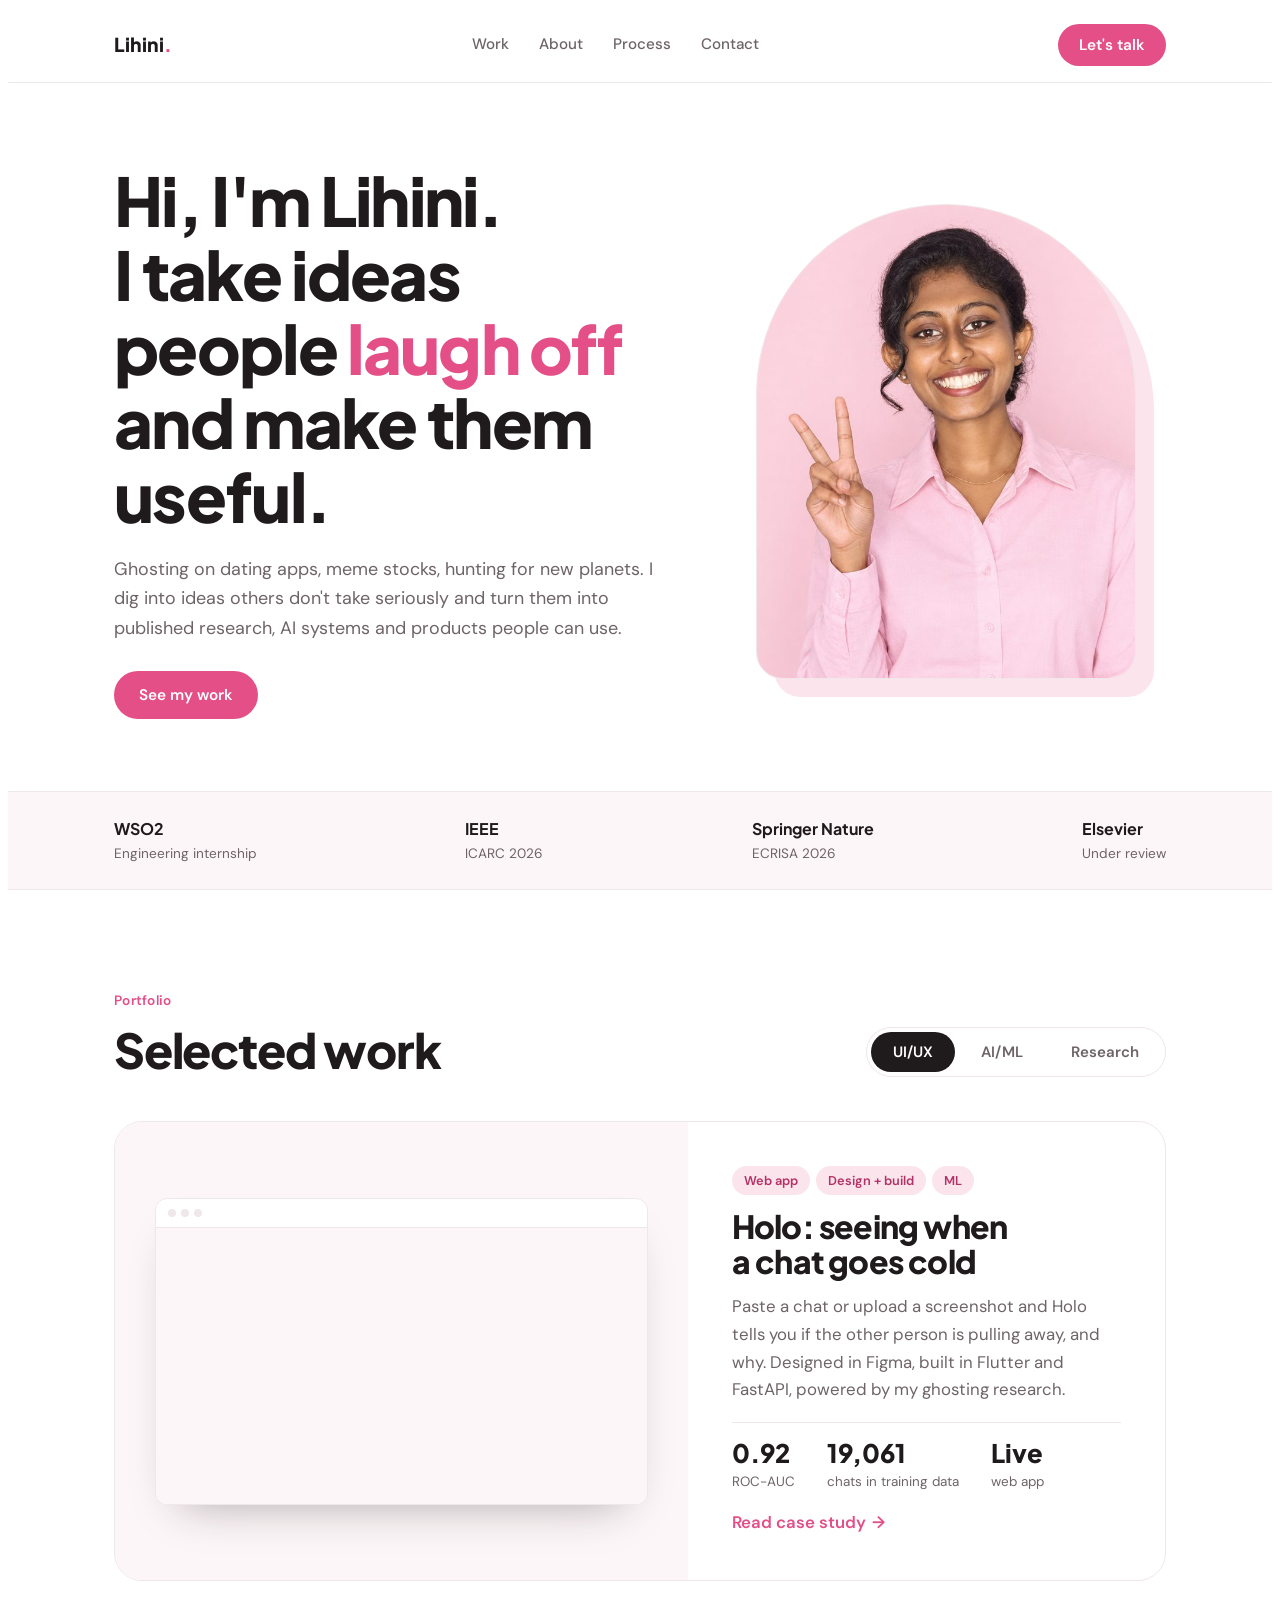
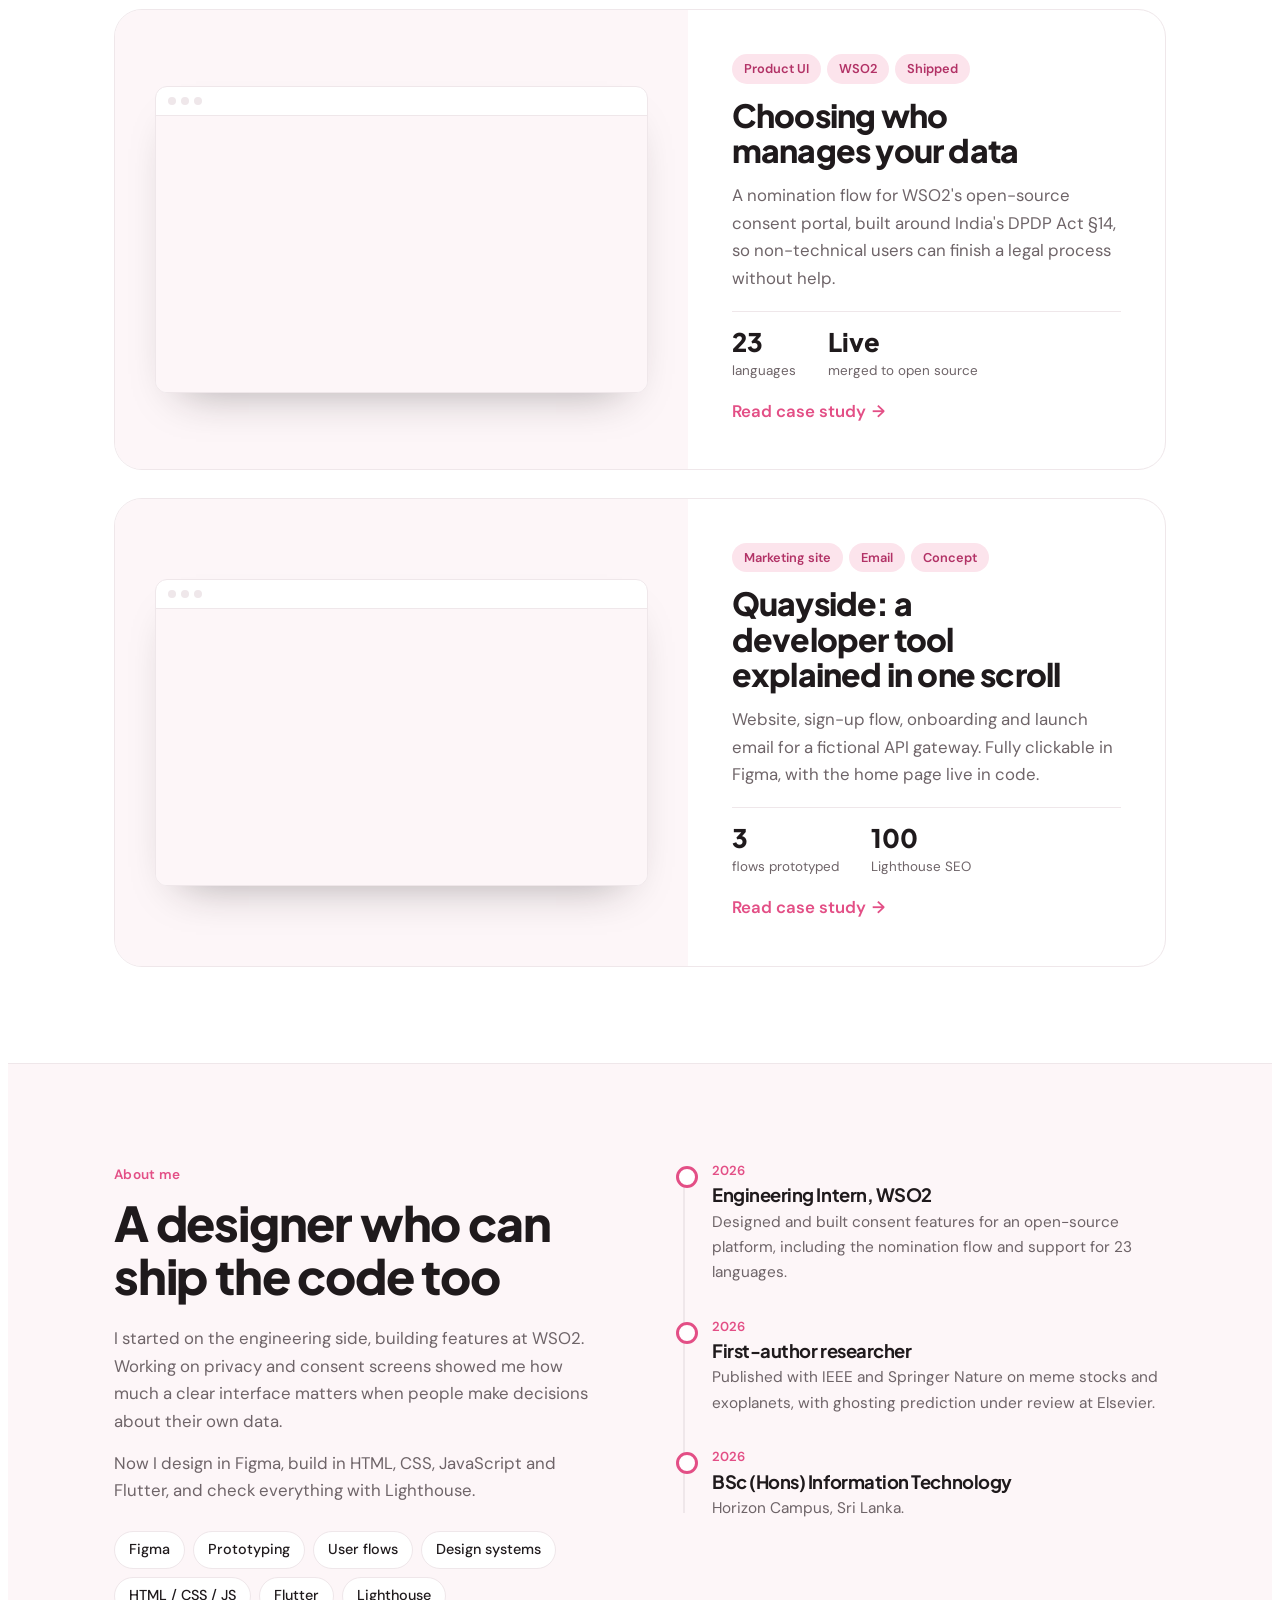
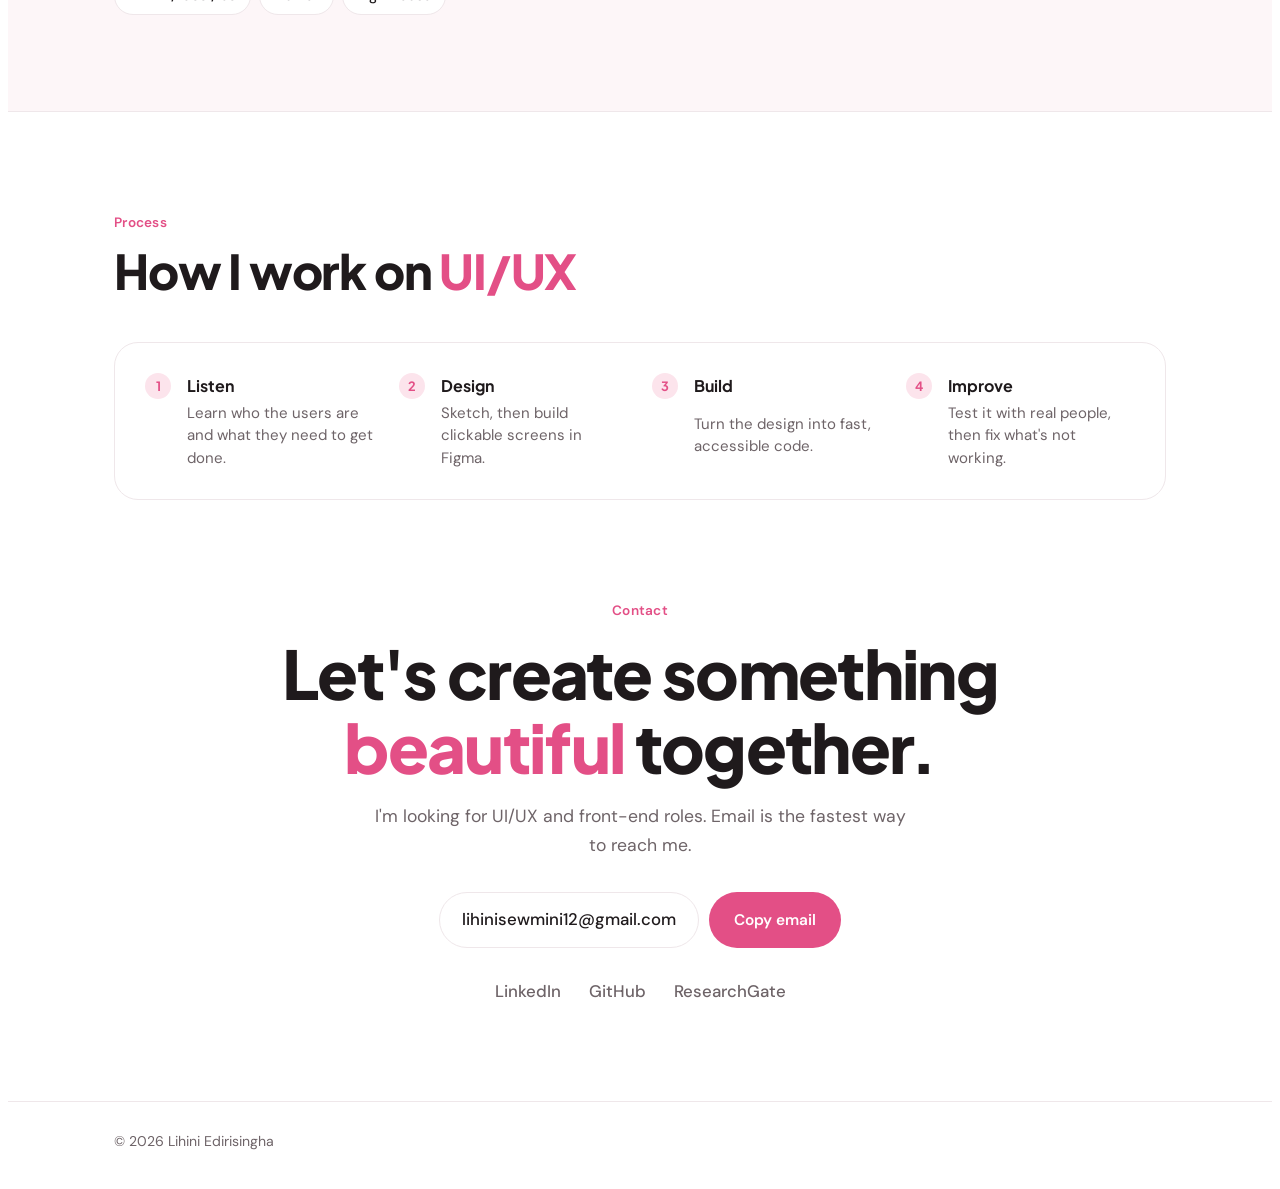
==== index.html @ 540a5ef2 "Add portfolio site" ====
<!doctype html>
<html lang="en">
<head>
<meta charset="utf-8">
<meta name="viewport" content="width=device-width, initial-scale=1">
<title>Lihini Edirisingha | UI/UX, AI/ML and Research</title>
<meta name="description" content="Lihini Edirisingha takes ideas people laugh off and makes them useful, across UI/UX design, AI/ML and published research.">
<meta property="og:title" content="Lihini Edirisingha | UI/UX, AI/ML and Research">
<meta property="og:description" content="Portfolio of Lihini Edirisingha: UI/UX design, AI/ML projects and published research.">
<meta property="og:image" content="images/photo.jpg">
<script type="application/ld+json">
{"@context":"https://schema.org","@type":"Person","name":"Lihini Edirisingha","jobTitle":"UI/UX Designer","address":{"@type":"PostalAddress","addressLocality":"Colombo","addressCountry":"LK"},"sameAs":["https://www.linkedin.com/in/lihini-edirisingha-a54799202","https://github.com/Lihini0202","https://www.researchgate.net/profile/Lihini-Edirisingha-4"]}
</script>

<link rel="preconnect" href="https://fonts.googleapis.com">
<link rel="preconnect" href="https://fonts.gstatic.com" crossorigin>
<link href="https://fonts.googleapis.com/css2?family=Plus+Jakarta+Sans:wght@500;600;700;800&family=DM+Sans:opsz,wght@9..40,400;9..40,500;9..40,600&display=swap" rel="stylesheet">
<style>
  /* Layout: clean white page, pink used only as an accent; hero with photo, tabbed work, about with timeline. Light theme only, by request. */
  :root {
    color-scheme: light;
    --bg: #FFFFFF;
    --soft: #FDF6F8;
    --pink: #E34F86;
    --pink-light: #FCE4EC;
    --ink: #1F1A1C;
    --muted: #6E6468;
    --line: #EFE7EA;
    --font-display: "Plus Jakarta Sans", "Helvetica Neue", Arial, sans-serif;
    --font-body: "DM Sans", "Helvetica Neue", Arial, sans-serif;
    --wrap: 1100px;
  }
  * { box-sizing: border-box; }
  [hidden] { display: none !important; }
  body { background: var(--bg); color: var(--ink); font-family: var(--font-body); font-size: 1.05rem; line-height: 1.65; -webkit-font-smoothing: antialiased; }
  .wrap { max-width: var(--wrap); margin: 0 auto; padding-inline: 24px; }
  h1, h2, h3 { font-family: var(--font-display); letter-spacing: -0.025em; line-height: 1.1; margin: 0; text-wrap: balance; }
  p { margin: 0; }
  a { color: inherit; }
  :focus-visible { outline: 3px solid var(--pink); outline-offset: 3px; border-radius: 8px; }
  .kicker { display: inline-flex; align-items: center; gap: 8px; font-size: .85rem; font-weight: 600; color: var(--pink); letter-spacing: .02em; }

  .btn { display: inline-flex; align-items: center; gap: 8px; padding: 13px 24px; border-radius: 999px; font: 600 .96rem var(--font-body); text-decoration: none; border: 1.5px solid transparent; cursor: pointer; transition: background .2s, color .2s, border-color .2s; }
  .btn-pink { background: var(--pink); color: #fff; }
  .btn-pink:hover { background: #C93A70; }
  .btn-line { border-color: var(--line); color: var(--ink); background: #fff; }
  .btn-line:hover { border-color: var(--ink); }

  /* Nav */
  .nav { position: sticky; top: env(safe-area-inset-top, 0px); z-index: 20; background: rgba(255,255,255,.9); backdrop-filter: blur(12px); -webkit-backdrop-filter: blur(12px); border-bottom: 1px solid var(--line); }
  .nav .wrap { display: flex; align-items: center; justify-content: space-between; gap: 16px; padding-block: 16px; }
  .logo { font-family: var(--font-display); font-weight: 800; font-size: 1.2rem; text-decoration: none; }
  .logo span { color: var(--pink); }
  .nav ul { display: flex; gap: 30px; list-style: none; margin: 0; padding: 0; font-size: .95rem; font-weight: 500; }
  .nav ul a { text-decoration: none; color: var(--muted); }
  .nav ul a:hover { color: var(--ink); }
  .nav .btn { padding: 10px 20px; }

  /* Hero */
  .hero { padding-block: 80px 72px; }
  .hero .wrap { display: grid; grid-template-columns: 1.25fr 1fr; gap: 64px; align-items: center; }
  .hero-text { min-width: 0; display: grid; gap: 22px; }
  .hero h1 { font-size: clamp(2.5rem, 5.6vw, 4.2rem); font-weight: 800; }
  .hero h1 span { color: var(--pink); }
  .story { color: var(--muted); font-size: 1.12rem; max-width: 46ch; }
  .hero .intro { color: var(--muted); font-size: 1.15rem; max-width: 46ch; }
  .actions { display: flex; flex-wrap: wrap; gap: 12px; margin-top: 6px; }
  .avail { display: inline-flex; align-items: center; gap: 10px; font-size: .9rem; color: var(--muted); }
  .avail i { width: 8px; height: 8px; border-radius: 50%; background: #2DB37A; box-shadow: 0 0 0 4px #DDF4EA; }

  .photo-wrap { position: relative; justify-self: center; width: 100%; max-width: 380px; }
  .photo-wrap::before { content: ""; position: absolute; inset: 18px -18px -18px 18px; border-radius: 200px 200px 28px 28px; background: var(--pink-light); }
  .photo { position: relative; aspect-ratio: 4 / 5; max-width: 100%; border-radius: 200px 200px 28px 28px; background: var(--soft); border: 1px solid var(--line); display: grid; place-items: center; overflow: hidden; }
  .photo svg { width: 60%; height: auto; }
  .photo small { position: absolute; bottom: 16px; font-size: .8rem; color: var(--muted); }
  /* Logos strip */
  .strip { border-block: 1px solid var(--line); background: var(--soft); }
  .strip .wrap { display: flex; flex-wrap: wrap; justify-content: space-between; gap: 14px 32px; padding-block: 24px; }
  .strip div { display: grid; }
  .strip b { font-family: var(--font-display); font-size: 1rem; }
  .strip span { font-size: .85rem; color: var(--muted); }

  /* Sections */
  section { padding-block: 96px; }
  .head { display: flex; justify-content: space-between; align-items: end; flex-wrap: wrap; gap: 24px; margin-bottom: 44px; }
  .head h2 { font-size: clamp(2rem, 4.2vw, 3rem); font-weight: 800; margin-top: 10px; }

  .tabs { display: inline-flex; gap: 4px; padding: 4px; border: 1px solid var(--line); border-radius: 999px; background: #fff; }
  .tab { font: 600 .94rem var(--font-body); color: var(--muted); background: none; border: 0; padding: 10px 22px; border-radius: 999px; cursor: pointer; transition: background .2s, color .2s; }
  .tab[aria-selected="true"] { background: var(--ink); color: #fff; }
  .tab:not([aria-selected="true"]):hover { color: var(--ink); }

  /* Projects */
  .projects { display: grid; gap: 28px; }
  .project { display: grid; grid-template-columns: 1.2fr 1fr; gap: 0; border: 1px solid var(--line); border-radius: 28px; overflow: hidden; text-decoration: none; background: #fff; transition: box-shadow .25s, transform .25s; }
  .project:hover { transform: translateY(-3px); box-shadow: 0 28px 50px -32px rgba(227,79,134,.45); }
  .shot { background: var(--soft); padding: 40px; display: grid; place-items: center; min-height: 340px; position: relative; }
  .shot .tag { position: absolute; top: 16px; left: 16px; font-size: .75rem; color: var(--muted); background: #fff; border: 1px solid var(--line); padding: 3px 10px; border-radius: 999px; }
  .info { padding: 44px; display: grid; gap: 14px; align-content: center; min-width: 0; }
  .chips { display: flex; flex-wrap: wrap; gap: 6px; }
  .chip { font-size: .8rem; font-weight: 600; padding: 4px 12px; border-radius: 999px; background: var(--pink-light); color: #B23266; }
  .info h3 { font-size: clamp(1.5rem, 2.6vw, 2rem); font-weight: 800; }
  .info p { color: var(--muted); }
  .metrics { display: flex; gap: 32px; flex-wrap: wrap; border-top: 1px solid var(--line); padding-top: 16px; margin-top: 4px; }
  .metrics b { display: block; font-family: var(--font-display); font-size: 1.6rem; font-weight: 800; line-height: 1.1; }
  .metrics span { font-size: .84rem; color: var(--muted); }
  .read { font-weight: 600; color: var(--pink); display: inline-flex; gap: 6px; align-items: center; }
  .read i { font-style: normal; transition: transform .2s; }
  .project:hover .read i { transform: translateX(4px); }

  /* Project previews: real screen recordings in a browser frame */
  .browser { width: 100%; background: #fff; border-radius: 12px; overflow: hidden; box-shadow: 0 22px 44px -26px rgba(31,26,28,.4); border: 1px solid var(--line); }
  .bar { display: flex; gap: 5px; padding: 10px 12px; border-bottom: 1px solid var(--line); }
  .bar i { width: 8px; height: 8px; border-radius: 50%; background: var(--line); }
  .browser video { display: block; width: 100%; height: auto; aspect-ratio: 16 / 9; background: var(--soft); }

  /* AI/ML */
  .cards { display: grid; grid-template-columns: repeat(3, 1fr); gap: 20px; }
  .card { border: 1px solid var(--line); border-radius: 24px; padding: 30px; display: grid; gap: 12px; align-content: start; min-width: 0; transition: border-color .2s; }
  .card:hover { border-color: var(--pink); }
  .card h3 { font-size: 1.3rem; font-weight: 700; }
  .card p { color: var(--muted); font-size: .98rem; }
  .card a { font-weight: 600; color: var(--pink); text-decoration: none; }
  .card a:hover { text-decoration: underline; }
  .card .stats { display: flex; gap: 22px; flex-wrap: wrap; border-top: 1px solid var(--line); padding-top: 14px; }
  .card .stats b { display: block; font-family: var(--font-display); font-size: 1.35rem; font-weight: 800; line-height: 1.1; }
  .card .stats span { font-size: .8rem; color: var(--muted); }
  .card .stack { font-size: .85rem; color: var(--muted); }
  .card .links { display: flex; flex-wrap: wrap; gap: 6px 18px; margin-top: 4px; }

  /* Research */
  .papers { list-style: none; margin: 0; padding: 0; border-top: 1px solid var(--line); }
  .paper { display: grid; grid-template-columns: 90px 1fr auto; gap: 6px 28px; padding-block: 28px; border-bottom: 1px solid var(--line); align-items: start; }
  .year { font-family: var(--font-display); font-weight: 700; color: var(--muted); grid-row: span 2; }
  .paper h3 { font-size: 1.25rem; font-weight: 700; min-width: 0; }
  .paper p { color: var(--muted); grid-column: 2; }
  .badge { grid-column: 3; grid-row: 1 / span 2; font-size: .8rem; font-weight: 600; padding: 4px 12px; border-radius: 999px; border: 1px solid var(--line); color: var(--muted); white-space: nowrap; }
  .badge.pub { background: var(--pink); border-color: var(--pink); color: #fff; }
  .paper .venue { display: block; font-weight: 600; color: var(--ink); font-size: .92rem; margin-bottom: 4px; }
  .paper a { font-weight: 600; color: var(--pink); text-decoration: none; white-space: nowrap; }
  .paper a:hover { text-decoration: underline; }

  /* About */
  .about { background: var(--soft); border-block: 1px solid var(--line); }
  .about-grid { display: grid; grid-template-columns: 1fr 1fr; gap: 72px; align-items: start; }
  .about-grid > div { min-width: 0; }
  .about h2 { font-size: clamp(2rem, 4.2vw, 3rem); font-weight: 800; margin: 10px 0 22px; }
  .about p { color: var(--muted); max-width: 52ch; }
  .about p + p { margin-top: 14px; }
  .skills { display: flex; flex-wrap: wrap; gap: 8px; margin-top: 26px; }
  .skills span { background: #fff; border: 1px solid var(--line); border-radius: 999px; padding: 6px 14px; font-size: .9rem; font-weight: 500; }
  .timeline { list-style: none; margin: 0; padding: 0; position: relative; display: grid; gap: 30px; }
  .timeline::before { content: ""; position: absolute; left: 7px; top: 8px; bottom: 8px; width: 2px; background: var(--line); }
  .timeline li { position: relative; padding-left: 36px; display: grid; gap: 4px; }
  .timeline li::before { content: ""; position: absolute; left: 0; top: 6px; width: 16px; height: 16px; border-radius: 50%; background: #fff; border: 3px solid var(--pink); }
  .timeline .when { font-size: .82rem; font-weight: 600; color: var(--pink); }
  .timeline h3 { font-size: 1.15rem; font-weight: 700; }
  .timeline p { font-size: .96rem; }

  /* Process */
  .process { display: grid; grid-template-columns: repeat(3, 1fr); gap: 20px; }
  .step { border: 1px solid var(--line); border-radius: 24px; padding: 30px; display: grid; gap: 10px; align-content: start; }
  .process { grid-template-columns: 1fr; }
  .step h3 { display: none; }
  .area-name { color: var(--pink); }
  .flow { list-style: none; margin: 0; padding: 0; display: grid; grid-template-columns: repeat(4, 1fr); gap: 24px; counter-reset: f; }
  .flow li { counter-increment: f; display: grid; grid-template-columns: 30px 1fr; gap: 2px 12px; }
  .flow li::before { content: counter(f); grid-row: span 2; width: 26px; height: 26px; border-radius: 50%; background: var(--pink-light); color: var(--pink); font: 700 .8rem var(--font-display); display: grid; place-items: center; }
  .flow b { font-family: var(--font-display); font-size: 1rem; }
  .flow span { color: var(--muted); font-size: .94rem; line-height: 1.5; }

  /* Contact */
  .contact { text-align: center; }
  .contact h2 { font-size: clamp(2.4rem, 6vw, 4.2rem); font-weight: 800; margin: 12px auto 0; max-width: 16ch; }
  .contact h2 span { color: var(--pink); }
  .contact .intro { color: var(--muted); margin: 18px auto 0; max-width: 46ch; font-size: 1.1rem; }
  .email-row { display: flex; flex-wrap: wrap; justify-content: center; gap: 10px; margin-top: 32px; }
  .email { padding: 13px 22px; border: 1.5px solid var(--line); border-radius: 999px; user-select: all; overflow-wrap: anywhere; font-weight: 500; }
  .socials { display: flex; justify-content: center; flex-wrap: wrap; gap: 28px; margin-top: 30px; }
  .socials a { color: var(--muted); font-weight: 500; text-decoration: none; }
  .socials a:hover { color: var(--pink); }

  footer { border-top: 1px solid var(--line); }
  footer .wrap { display: flex; justify-content: space-between; flex-wrap: wrap; gap: 10px; padding-block: 28px; color: var(--muted); font-size: .88rem; }

  @media (max-width: 900px) {
    .nav ul { display: none; }
    .hero .wrap, .about-grid { grid-template-columns: 1fr; gap: 56px; }
    .photo-wrap { max-width: 320px; }
    .flow { grid-template-columns: 1fr 1fr; }
    .project { grid-template-columns: 1fr; }
    .shot { min-height: 280px; }
    .cards, .process { grid-template-columns: 1fr; }
  }
  @media (max-width: 600px) {
    .wrap { padding-inline: 16px; }
    section { padding-block: 64px; }
    .hero { padding-block: 48px 56px; }
    .info, .shot { padding: 28px; }
    .tabs { width: 100%; }
    .tab { flex: 1; padding: 10px 6px; }
    .paper { grid-template-columns: 1fr; }
    .year, .paper p, .badge { grid-column: 1; grid-row: auto; }
    .badge { justify-self: start; }
    .nav .btn { display: none; }
  }
  @media (prefers-reduced-motion: reduce) { * { transition: none !important; } .project:hover { transform: none; } }

  .photo img { position: absolute; inset: 0; width: 100%; height: 100%; object-fit: cover; object-position: 55% 30%; }
</style>
</head>
<body>
<nav class="nav" aria-label="Main">
  <div class="wrap">
    <a href="#top" class="logo">Lihini<span>.</span></a>
    <ul>
      <li><a href="#work">Work</a></li>
      <li><a href="#about">About</a></li>
      <li><a href="#process">Process</a></li>
      <li><a href="#contact">Contact</a></li>
    </ul>
    <a href="#contact" class="btn btn-pink">Let's talk</a>
  </div>
</nav>

<header class="hero" id="top">
  <div class="wrap">
    <div class="hero-text">
      <h1>Hi, I'm Lihini.<br>I take ideas people <span>laugh off</span> and make them useful.</h1>
      <p class="story">Ghosting on dating apps, meme stocks, hunting for new planets. I dig into ideas others don't take seriously and turn them into published research, AI systems and products people can use.</p>
      <div class="actions">
        <a href="#work" class="btn btn-pink">See my work</a>
      </div>
    </div>
    <div class="photo-wrap">
      <div class="photo">
        <img src="images/photo.jpg" alt="Lihini Edirisingha smiling and making a peace sign" width="800" height="800">
      </div>
    </div>
  </div>
</header>

<div class="strip">
  <div class="wrap">
    <div><b>WSO2</b><span>Engineering internship</span></div>
    <div><b>IEEE</b><span>ICARC 2026</span></div>
    <div><b>Springer Nature</b><span>ECRISA 2026</span></div>
    <div><b>Elsevier</b><span>Under review</span></div>
  </div>
</div>

<section id="work">
  <div class="wrap">
    <div class="head">
      <div><span class="kicker">Portfolio</span><h2>Selected work</h2></div>
      <div class="tabs" role="tablist" aria-label="Work categories">
        <button class="tab" role="tab" id="tab-design" aria-controls="panel-design" aria-selected="true">UI/UX</button>
        <button class="tab" role="tab" id="tab-ai" aria-controls="panel-ai" aria-selected="false">AI/ML</button>
        <button class="tab" role="tab" id="tab-research" aria-controls="panel-research" aria-selected="false">Research</button>
      </div>
    </div>

    <div class="projects" role="tabpanel" id="panel-design" aria-labelledby="tab-design">
      <a href="work/holo.html" class="project">
        <div class="shot">
          <div class="browser">
            <div class="bar"><i></i><i></i><i></i></div>
            <video muted loop playsinline preload="none" data-src="videos/GhostGuard-Holo.mp4" aria-label="Screen recording of the Holo app"></video>
          </div>
        </div>
        <div class="info">
          <div class="chips"><span class="chip">Web app</span><span class="chip">Design + build</span><span class="chip">ML</span></div>
          <h3>Holo: seeing when a chat goes cold</h3>
          <p>Paste a chat or upload a screenshot and Holo tells you if the other person is pulling away, and why. Designed in Figma, built in Flutter and FastAPI, powered by my ghosting research.</p>
          <div class="metrics">
            <div><b>0.92</b><span>ROC-AUC</span></div>
            <div><b>19,061</b><span>chats in training data</span></div>
            <div><b>Live</b><span>web app</span></div>
          </div>
          <span class="read">Read case study <i>→</i></span>
        </div>
      </a>

      <a href="work/nomination.html" class="project">
        <div class="shot">
          <div class="browser">
            <div class="bar"><i></i><i></i><i></i></div>
            <video muted loop playsinline preload="none" data-src="videos/Consent-Portal-Nominations.mp4" aria-label="Screen recording of the nomination flow"></video>
          </div>
        </div>
        <div class="info">
          <div class="chips"><span class="chip">Product UI</span><span class="chip">WSO2</span><span class="chip">Shipped</span></div>
          <h3>Choosing who manages your data</h3>
          <p>A nomination flow for WSO2's open-source consent portal, built around India's DPDP Act §14, so non-technical users can finish a legal process without help.</p>
          <div class="metrics">
            <div><b>23</b><span>languages</span></div>
            <div><b>Live</b><span>merged to open source</span></div>
          </div>
          <span class="read">Read case study <i>→</i></span>
        </div>
      </a>

      <a href="work/quayside.html" class="project">
        <div class="shot">
          <div class="browser">
            <div class="bar"><i></i><i></i><i></i></div>
            <video muted loop playsinline preload="none" data-src="videos/bastion-preview.mp4" aria-label="Screen recording of the Quayside site"></video>
          </div>
        </div>
        <div class="info">
          <div class="chips"><span class="chip">Marketing site</span><span class="chip">Email</span><span class="chip">Concept</span></div>
          <h3>Quayside: a developer tool explained in one scroll</h3>
          <p>Website, sign-up flow, onboarding and launch email for a fictional API gateway. Fully clickable in Figma, with the home page live in code.</p>
          <div class="metrics">
            <div><b>3</b><span>flows prototyped</span></div>
            <div><b>100</b><span>Lighthouse SEO</span></div>
          </div>
          <span class="read">Read case study <i>→</i></span>
        </div>
      </a>
    </div>

    <div class="cards" role="tabpanel" id="panel-ai" aria-labelledby="tab-ai" hidden>
      <article class="card">
        <div class="chips"><span class="chip">Applied ML</span><span class="chip">Full stack</span></div>
        <h3>Holo</h3>
        <p>A logistic regression model that reads three signals in a chat (relative message length, return questions, reply rhythm) and sorts it into a ghosting-risk band. I chose it over gradient boosting because boosting ranked a clearly cold chat below a mildly cold one, and CI now checks that ordering on all 20 input combinations.</p>
        <div class="stats">
          <div><b>0.9154</b><span>held-out ROC-AUC</span></div>
          <div><b>91.9%</b><span>ghosted in top band</span></div>
        </div>
        <p class="stack">scikit-learn · FastAPI · Celery · Supabase · Flutter</p>
        <div class="links">
          <a href="https://github.com/Lihini0202/holoapp" target="_blank" rel="noopener">GitHub →</a>
          <a href="https://holo-tan.vercel.app/" target="_blank" rel="noopener">Live app →</a>
        </div>
      </article>
      <article class="card">
        <div class="chips"><span class="chip">LLM evaluation</span></div>
        <h3>AgentBench</h3>
        <p>A controlled test of five agent setups, from one LLM call to a four-role pipeline, on real SWE-bench bugs with the same model. The extra agents fixed no more bugs and cost up to 4.5× the tokens. Getting a fair result meant first finding twelve harness failures that looked like model failures.</p>
        <div class="stats">
          <div><b>5</b><span>topologies compared</span></div>
          <div><b>4.5×</b><span>tokens, no extra fixes</span></div>
        </div>
        <p class="stack">Python · SWE-bench · Gemini · pytest · Docker</p>
        <div class="links">
          <a href="https://github.com/Lihini0202/A-controlled-comparison-of-multi-agent-and-single-agent-topologies." target="_blank" rel="noopener">GitHub →</a>
        </div>
      </article>
      <article class="card">
        <div class="chips"><span class="chip">MLOps</span></div>
        <h3>Physio exercise classifier</h3>
        <p>Recognises which of 43 physiotherapy exercises a window of motion-sensor data shows, using 135 statistical and FFT features. Served in Streamlit, containerised with Docker, provisioned on Azure with Terraform, and gated by CI with tests and a Trivy security scan.</p>
        <div class="stats">
          <div><b>82.3%</b><span>test accuracy (XGBoost)</span></div>
          <div><b>100%</b><span>test coverage</span></div>
        </div>
        <p class="stack">XGBoost · Streamlit · Docker · Terraform · GitHub Actions</p>
        <div class="links">
          <a href="https://github.com/Lihini0202/physio-exercise-classifier" target="_blank" rel="noopener">GitHub →</a>
        </div>
      </article>
    </div>

    <ul class="papers" role="tabpanel" id="panel-research" aria-labelledby="tab-research" hidden>
      <li class="paper">
        <span class="year">2026</span>
        <h3>Predicting Ghosting Risk in Dating Apps</h3>
        <p><span class="venue">First author · Elsevier</span>Built a behavioural ML model from user interaction data, the core logic of the <a href="work/holo.html">Holo app</a>.</p>
        <span class="badge">Under review</span>
      </li>
      <li class="paper">
        <span class="year">2026</span>
        <h3>Multi-Modal Meme Stock Predictor</h3>
        <p><span class="venue">First author · ICARC 2026 (IEEE)</span>Multi-modal fusion system (ResNet-18, NLP) in PyTorch correlating social virality with market volatility. <a href="https://ieeexplore.ieee.org/document/11454013" target="_blank" rel="noopener">Read on IEEE Xplore →</a></p>
        <span class="badge pub">Published</span>
      </li>
      <li class="paper">
        <span class="year">2026</span>
        <h3>ML Approaches for Exoplanet Detection</h3>
        <p><span class="venue">First author · ECRISA 2026 (Springer Nature)</span>Compared XGBoost and CNNs on 5,087 Kepler objects, using Grad-CAM for model explainability. <a href="https://link.springer.com/chapter/10.1007/978-981-92-0423-6_1" target="_blank" rel="noopener">Read on Springer →</a></p>
        <span class="badge pub">Published</span>
      </li>
    </ul>
  </div>
</section>

<section class="about" id="about">
  <div class="wrap about-grid">
    <div>
      <span class="kicker">About me</span>
      <div data-area="tab-design">
        <h2>A designer who can ship the code too</h2>
        <p>I started on the engineering side, building features at WSO2. Working on privacy and consent screens showed me how much a clear interface matters when people make decisions about their own data.</p>
        <p>Now I design in Figma, build in HTML, CSS, JavaScript and Flutter, and check everything with Lighthouse.</p>
        <div class="skills">
          <span>Figma</span><span>Prototyping</span><span>User flows</span><span>Design systems</span><span>HTML / CSS / JS</span><span>Flutter</span><span>Lighthouse</span>
        </div>
      </div>
      <div data-area="tab-ai" hidden>
        <h2>An engineer who tests the model before trusting it</h2>
        <p>I like ML that has to work outside a notebook. For Holo I picked a simple model over a stronger-looking one because it kept risk in the right order, and I added a CI check so it stays that way.</p>
        <p>When I compared multi-agent and single-agent LLM setups, half the work was finding harness bugs that looked like model failures. I ship with tests, Docker and CI so the numbers can be trusted.</p>
        <div class="skills">
          <span>Python</span><span>scikit-learn</span><span>XGBoost</span><span>PyTorch</span><span>FastAPI</span><span>LLM evaluation</span><span>Docker</span><span>Terraform</span><span>GitHub Actions</span>
        </div>
      </div>
      <div data-area="tab-research" hidden>
        <h2>A researcher who starts with the odd question</h2>
        <p>Ghosting, meme stocks, exoplanets. I pick questions people find funny or far away, then study them carefully enough to publish.</p>
        <p>I'm first author on all three papers: two published with IEEE and Springer Nature, and one under review at Elsevier. I care about explaining why a model decides what it does, not just how accurate it is.</p>
        <div class="skills">
          <span>PyTorch</span><span>ResNet-18</span><span>NLP</span><span>CNNs</span><span>XGBoost</span><span>Grad-CAM</span><span>Explainable AI</span><span>Academic writing</span>
        </div>
      </div>
    </div>
    <ol class="timeline">
      <li>
        <span class="when">2026</span>
        <h3>Engineering Intern, WSO2</h3>
        <p>Designed and built consent features for an open-source platform, including the nomination flow and support for 23 languages.</p>
      </li>
      <li>
        <span class="when">2026</span>
        <h3>First-author researcher</h3>
        <p>Published with IEEE and Springer Nature on meme stocks and exoplanets, with ghosting prediction under review at Elsevier.</p>
      </li>
      <li>
        <span class="when">2026</span>
        <h3>BSc (Hons) Information Technology</h3>
        <p>Horizon Campus, Sri Lanka.</p>
      </li>
    </ol>
  </div>
</section>

<section id="process">
  <div class="wrap">
    <div class="head"><div><span class="kicker">Process</span><h2>How I work on <span class="area-name" id="area-name">UI/UX</span></h2></div></div>
    <div class="process">
      <div class="step" data-area="tab-design">
        <h3>UI/UX</h3>
        <ol class="flow">
          <li><b>Listen</b><span>Learn who the users are and what they need to get done.</span></li>
          <li><b>Design</b><span>Sketch, then build clickable screens in Figma.</span></li>
          <li><b>Build</b><span>Turn the design into fast, accessible code.</span></li>
          <li><b>Improve</b><span>Test it with real people, then fix what's not working.</span></li>
        </ol>
      </div>
      <div class="step" data-area="tab-ai" hidden>
        <h3>AI/ML</h3>
        <ol class="flow">
          <li><b>Define</b><span>Pick a real problem and decide how to measure success.</span></li>
          <li><b>Baseline</b><span>Start simple, so I know what "better" means.</span></li>
          <li><b>Experiment</b><span>Try models and setups, tracking accuracy and cost.</span></li>
          <li><b>Ship</b><span>Deploy what works, with tests and monitoring.</span></li>
        </ol>
      </div>
      <div class="step" data-area="tab-research" hidden>
        <h3>Research</h3>
        <ol class="flow">
          <li><b>Question</b><span>Start from something people actually struggle with.</span></li>
          <li><b>Read</b><span>Find what's already known and where the gap is.</span></li>
          <li><b>Study</b><span>Collect data, build a system, and test it fairly.</span></li>
          <li><b>Publish</b><span>Write it up clearly and share it for review.</span></li>
        </ol>
      </div>
    </div>
  </div>
</section>

<section class="contact" id="contact" style="padding-top:0">
  <div class="wrap">
    <span class="kicker">Contact</span>
    <h2>Let's create something <span>beautiful</span> together.</h2>
    <p class="intro">I'm looking for UI/UX and front-end roles. Email is the fastest way to reach me.</p>
    <div class="email-row">
      <span class="email" id="email">lihinisewmini12@gmail.com</span>
      <button class="btn btn-pink" id="copy" type="button">Copy email</button>
    </div>
    <div class="socials">
      <a href="https://www.linkedin.com/in/lihini-edirisingha-a54799202" target="_blank" rel="noopener">LinkedIn</a>
      <a href="https://github.com/Lihini0202" target="_blank" rel="noopener">GitHub</a>
      <a href="https://www.researchgate.net/profile/Lihini-Edirisingha-4" target="_blank" rel="noopener">ResearchGate</a>
    </div>
  </div>
</section>

<footer>
  <div class="wrap">
    <span>© 2026 Lihini Edirisingha</span>
  </div>
</footer>

<script>
  (function () {
    var tabs = Array.prototype.slice.call(document.querySelectorAll('.tab'));
    var map = { design: 'tab-design', ai: 'tab-ai', research: 'tab-research' };
    function show(id) {
      tabs.forEach(function (t) {
        var on = t.id === id;
        t.setAttribute('aria-selected', on ? 'true' : 'false');
        t.tabIndex = on ? 0 : -1;
        document.getElementById(t.getAttribute('aria-controls')).hidden = !on;
        if (on) document.getElementById('area-name').textContent = t.textContent;
      });
      Array.prototype.forEach.call(document.querySelectorAll('[data-area]'), function (s) {
        s.hidden = s.getAttribute('data-area') !== id;
      });
    }
    tabs.forEach(function (t, i) {
      t.addEventListener('click', function () { show(t.id); });
      t.addEventListener('keydown', function (e) {
        if (e.key !== 'ArrowRight' && e.key !== 'ArrowLeft') return;
        var next = tabs[(i + (e.key === 'ArrowRight' ? 1 : tabs.length - 1)) % tabs.length];
        show(next.id); next.focus();
      });
    });
    var h = (location.hash || '').replace('#', '');
    if (map[h]) { show(map[h]); document.getElementById('work').scrollIntoView(); } else { show('tab-design'); }

    // Project videos load only when scrolled into view, and pause when out of view
    var vids = Array.prototype.slice.call(document.querySelectorAll('video[data-src]'));
    var still = window.matchMedia && window.matchMedia('(prefers-reduced-motion: reduce)').matches;
    function wake(v) {
      if (!v.src) { v.src = v.getAttribute('data-src'); v.preload = 'auto'; }
      if (still) { v.currentTime = 1; } else { var p = v.play(); if (p && p.catch) p.catch(function () {}); }
    }
    if ('IntersectionObserver' in window) {
      var io = new IntersectionObserver(function (entries) {
        entries.forEach(function (en) { if (en.isIntersecting) wake(en.target); else if (en.target.src) en.target.pause(); });
      }, { rootMargin: '200px 0px' });
      vids.forEach(function (v) { io.observe(v); });
    } else {
      vids.forEach(wake);
    }

    var btn = document.getElementById('copy');
    btn.addEventListener('click', function () {
      var el = document.getElementById('email');
      function done() { btn.textContent = 'Copied'; setTimeout(function () { btn.textContent = 'Copy email'; }, 1800); }
      function fallback() { var r = document.createRange(); r.selectNodeContents(el); var s = window.getSelection(); s.removeAllRanges(); s.addRange(r); }
      try { navigator.clipboard.writeText(el.textContent).then(done, fallback); } catch (e) { fallback(); }
    });
  })();
</script>
</body>
</html>
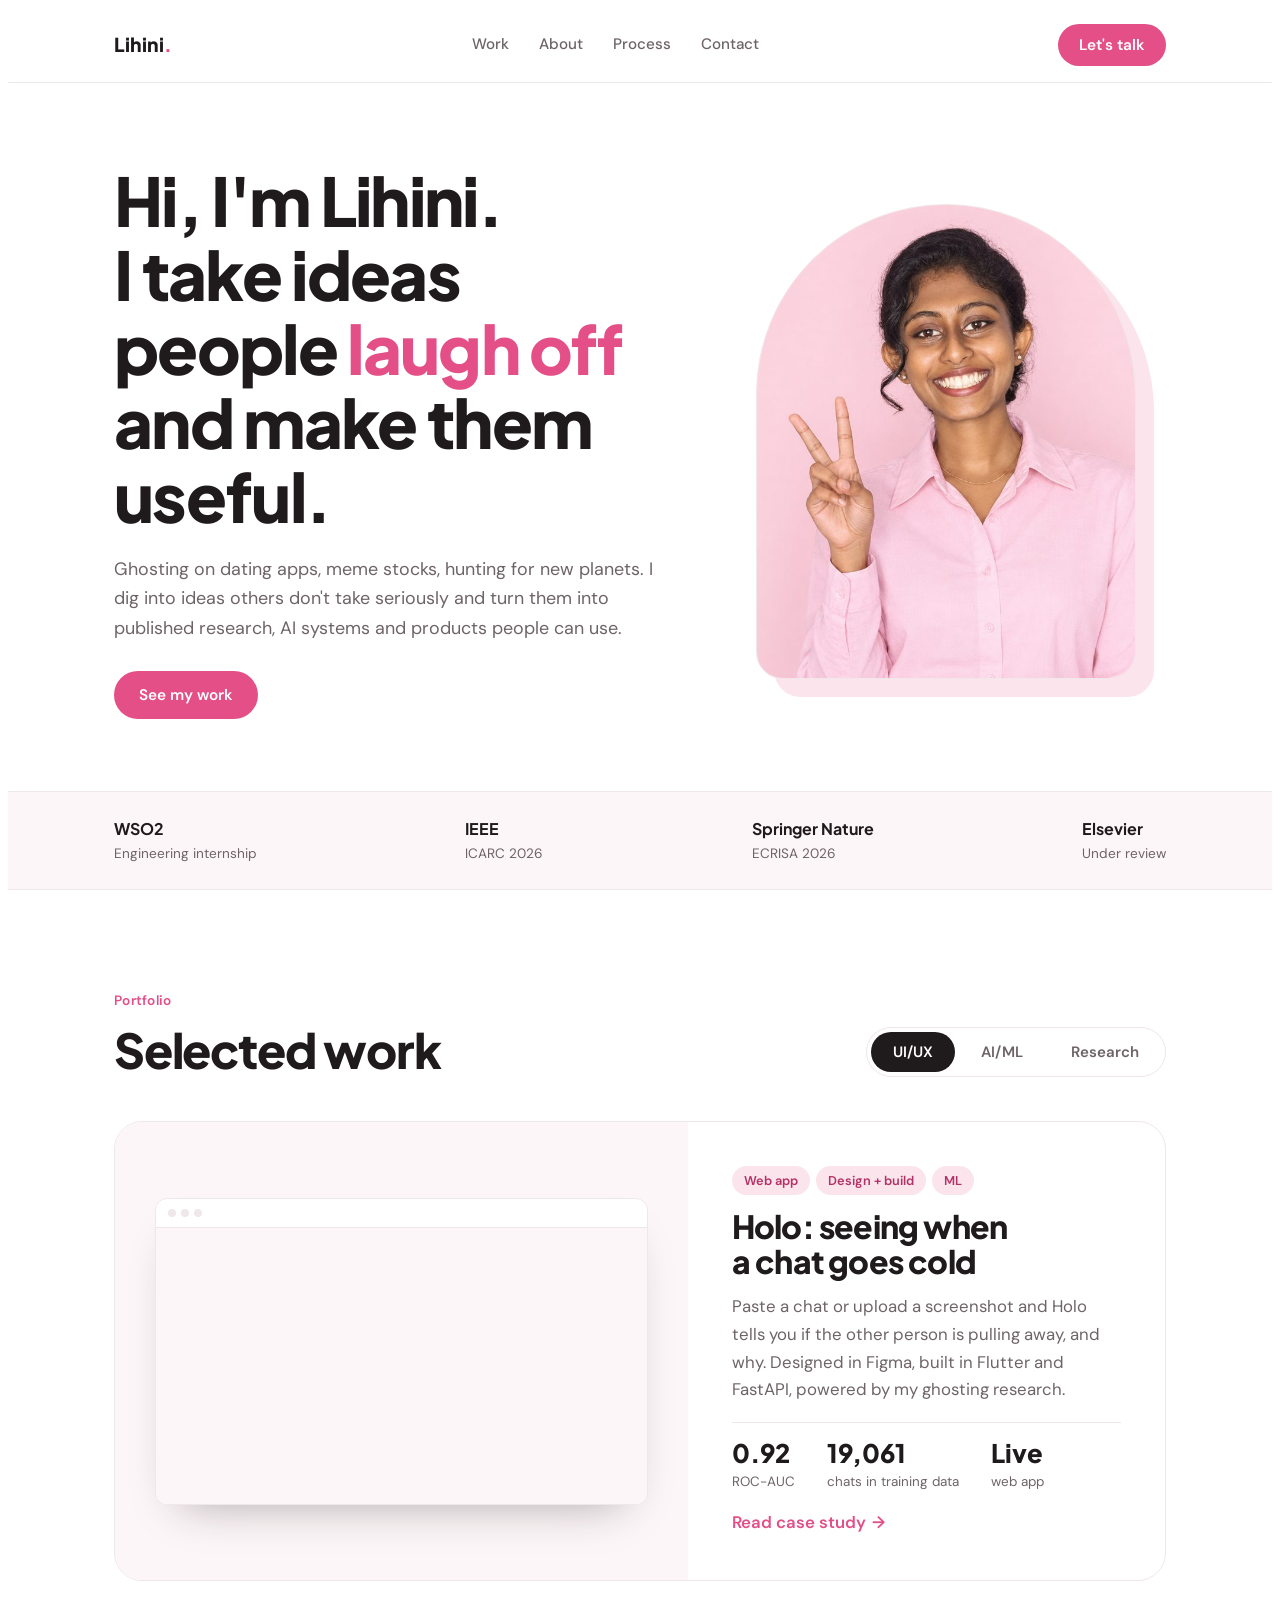
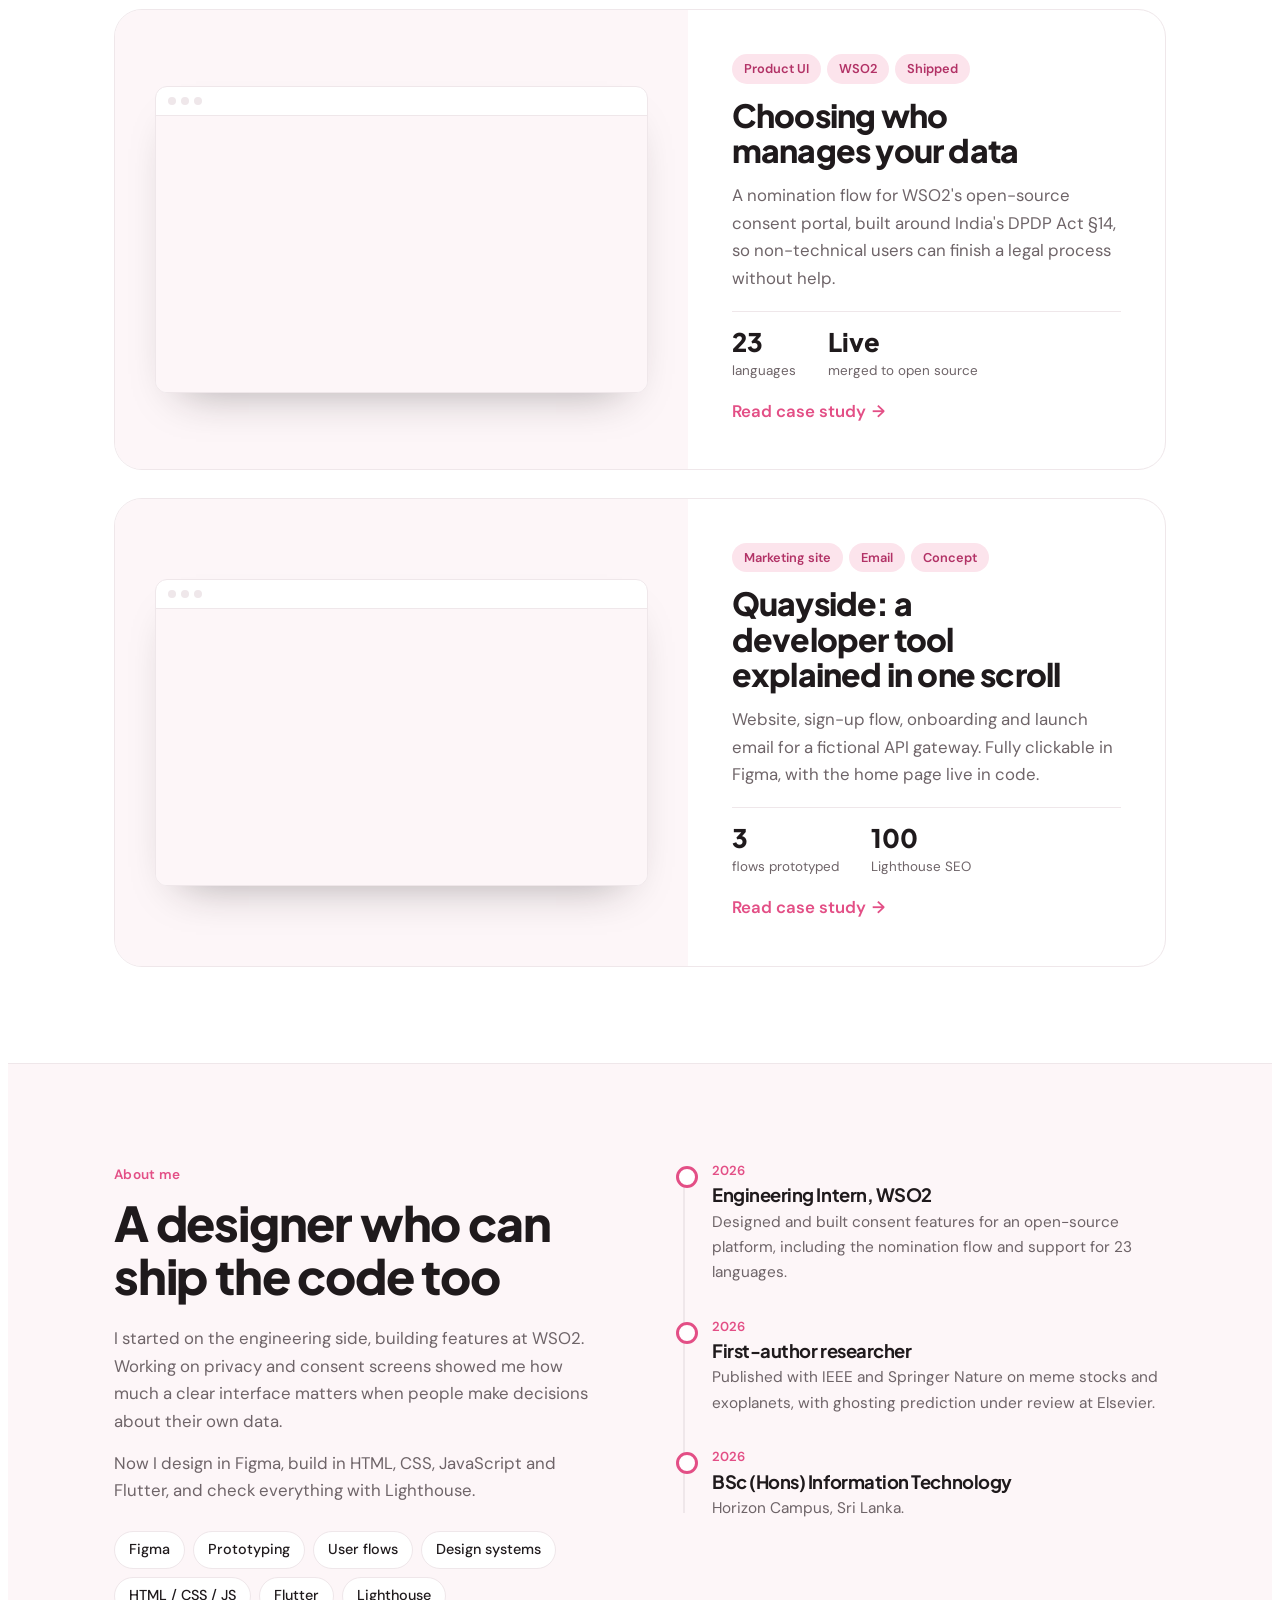
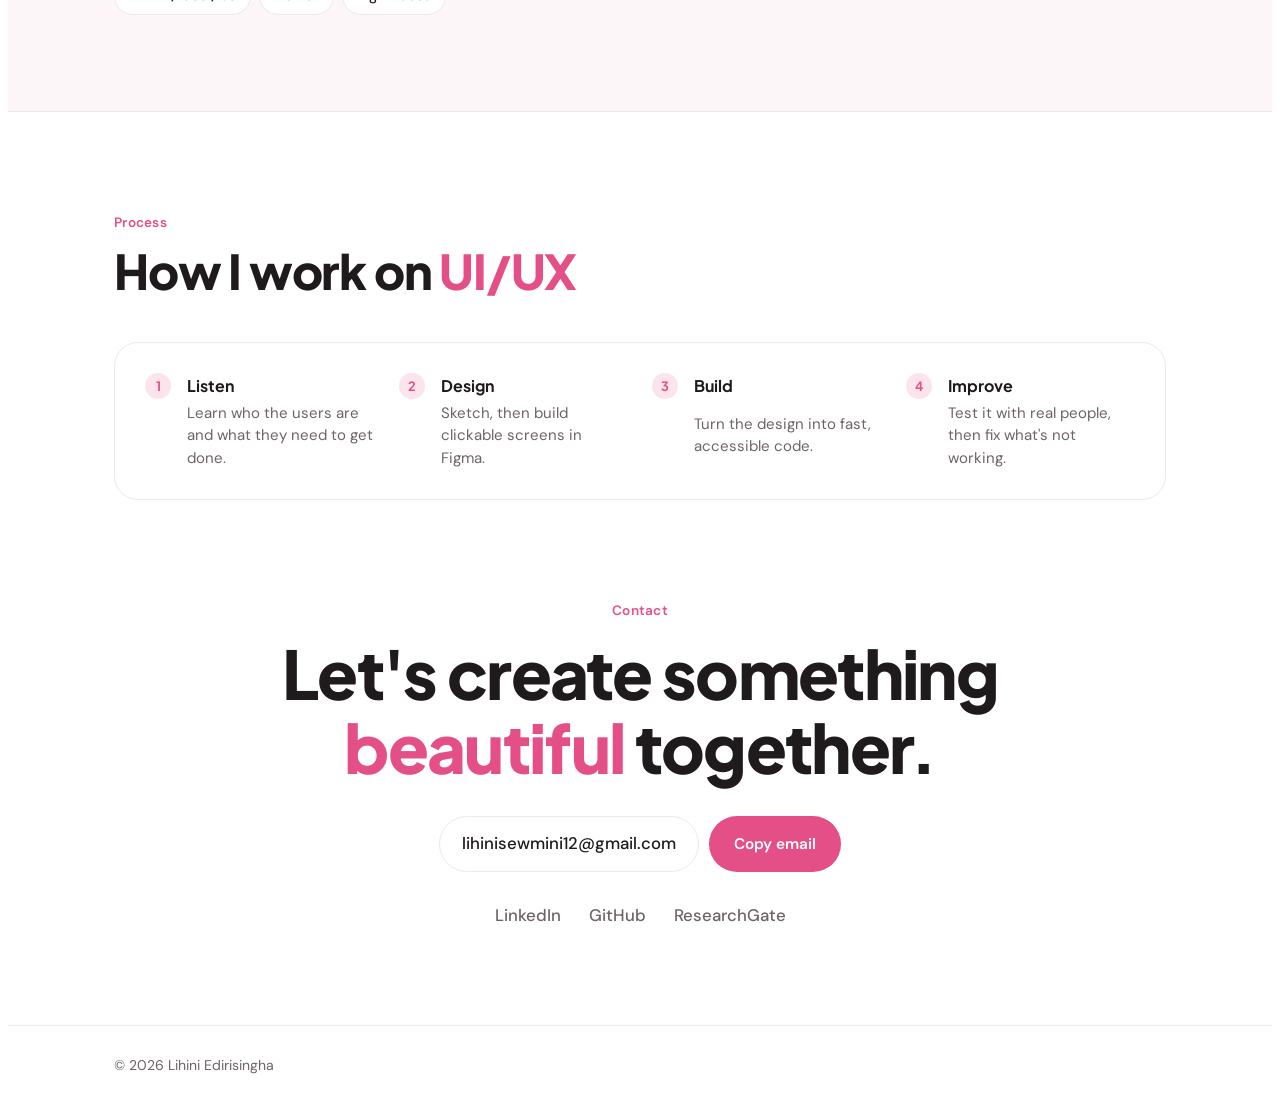
==== commit e787a1c3: "Update contact section by clearing intro paragraph Removed introductory text from the contact sectio" ====
--- a/index.html
+++ b/index.html
@@ -16,7 +16,7 @@
 <link rel="preconnect" href="https://fonts.gstatic.com" crossorigin>
 <link href="https://fonts.googleapis.com/css2?family=Plus+Jakarta+Sans:wght@500;600;700;800&family=DM+Sans:opsz,wght@9..40,400;9..40,500;9..40,600&display=swap" rel="stylesheet">
 <style>
-  /* Layout: clean white page, pink used only as an accent; hero with photo, tabbed work, about with timeline. Light theme only, by request. */
+  /* Layout: clean white page, pink used only as an accent; hero with photo, tabbed work, about with timeline. Light theme only. */
   :root {
     color-scheme: light;
     --bg: #FFFFFF;
@@ -474,7 +474,7 @@
   <div class="wrap">
     <span class="kicker">Contact</span>
     <h2>Let's create something <span>beautiful</span> together.</h2>
-    <p class="intro">I'm looking for UI/UX and front-end roles. Email is the fastest way to reach me.</p>
+    <p class="intro"></p>
     <div class="email-row">
       <span class="email" id="email">lihinisewmini12@gmail.com</span>
       <button class="btn btn-pink" id="copy" type="button">Copy email</button>
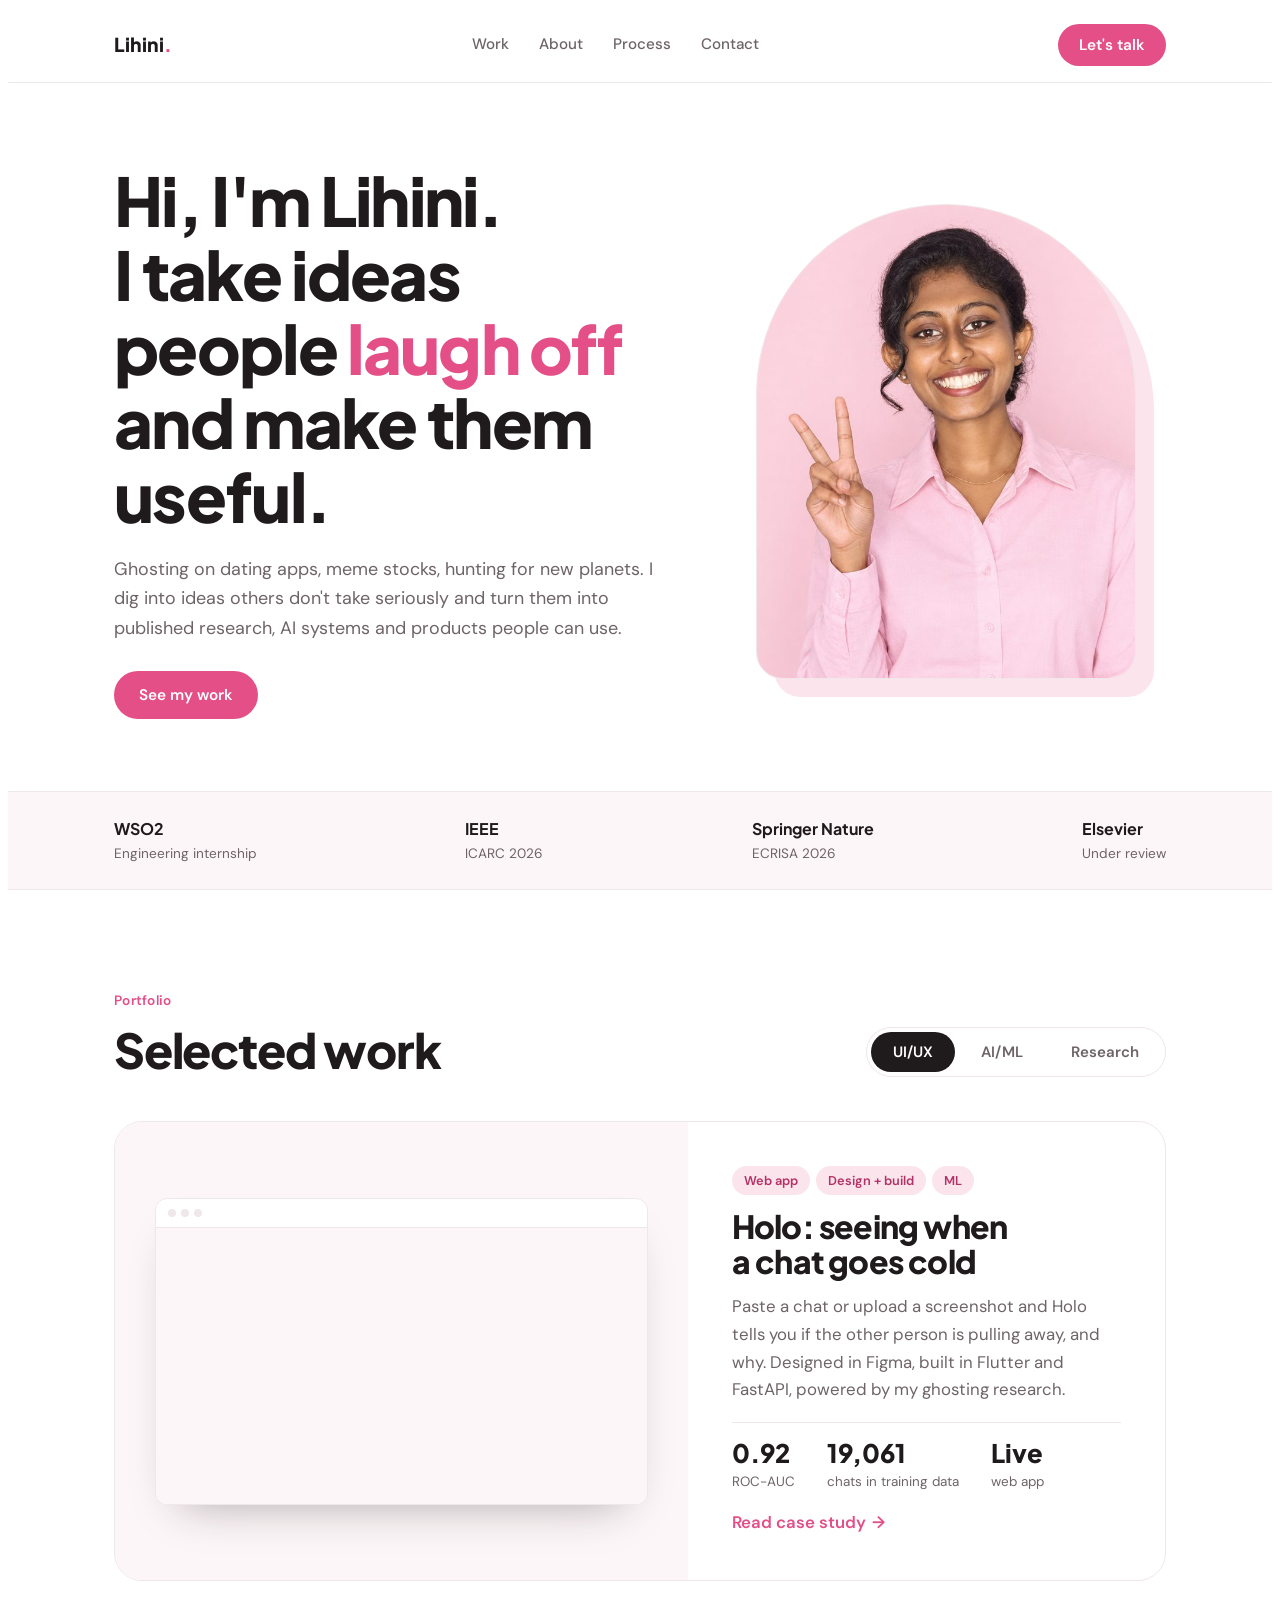
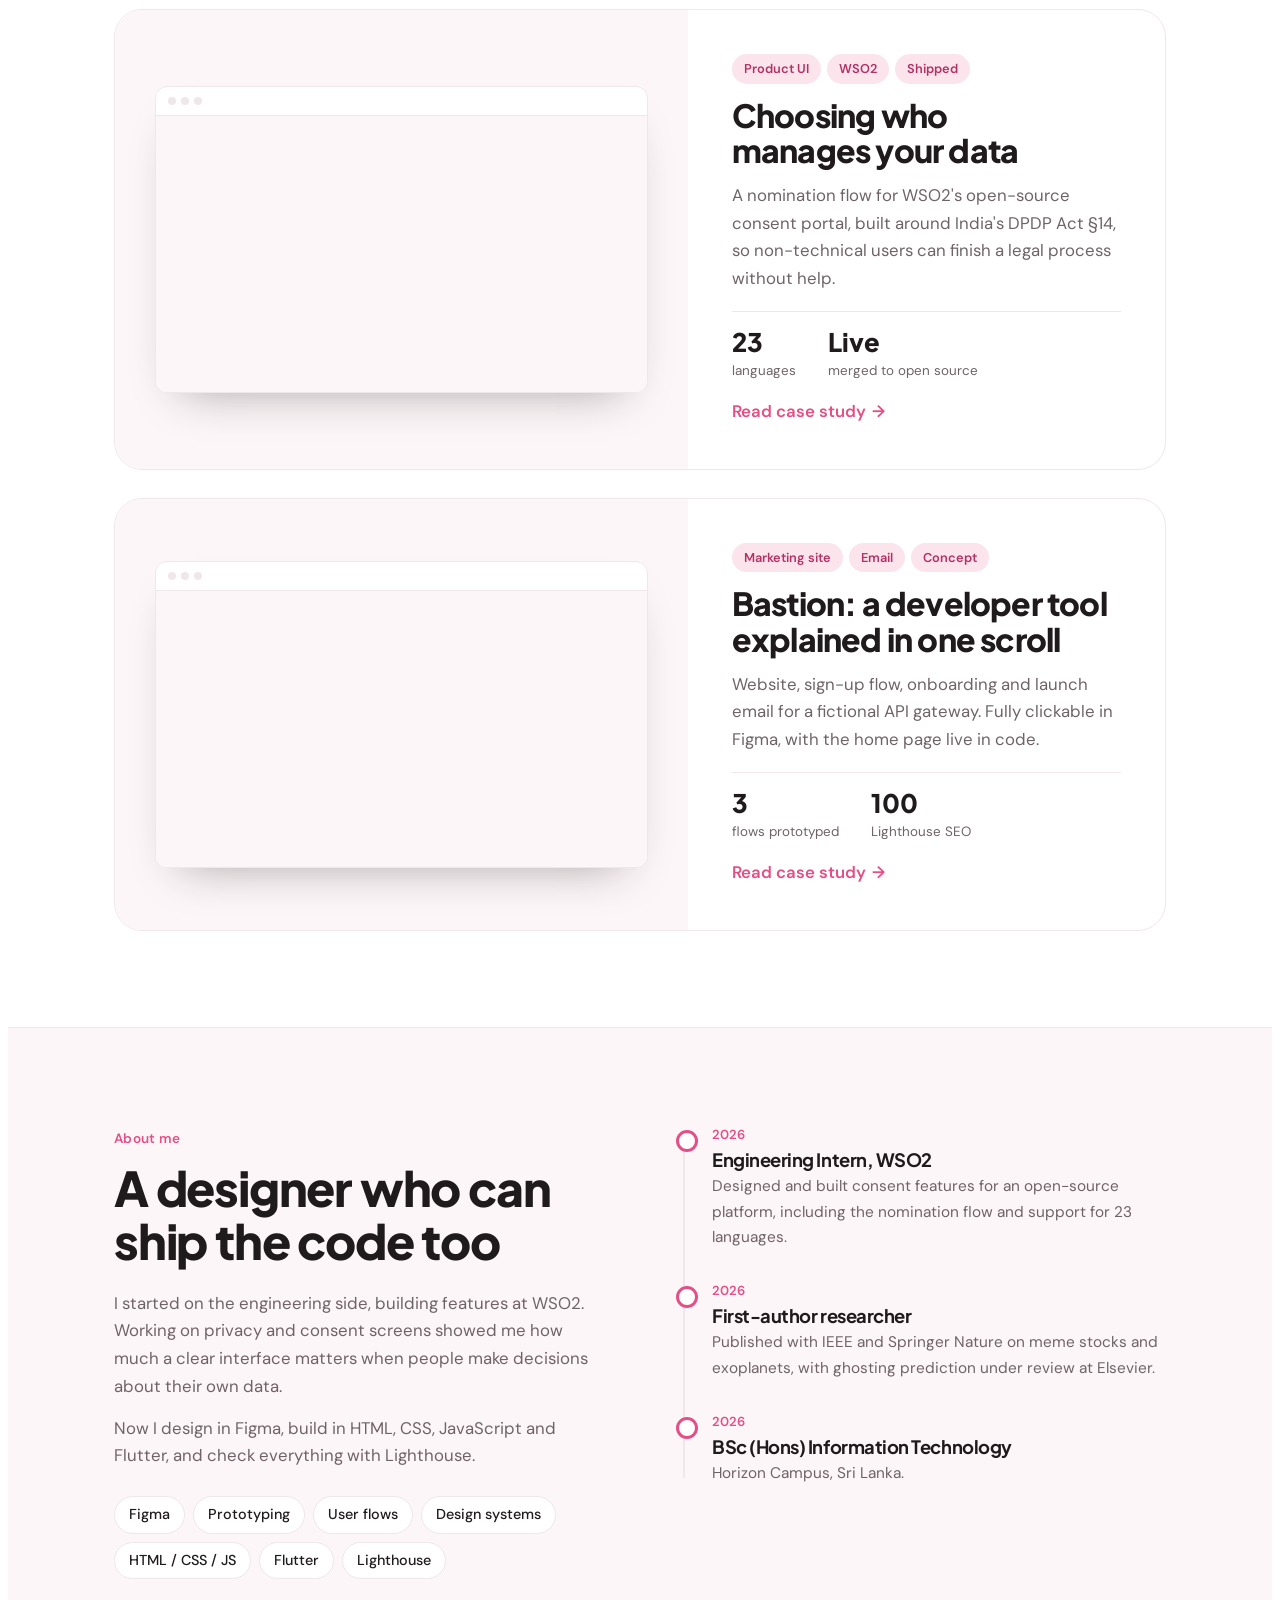
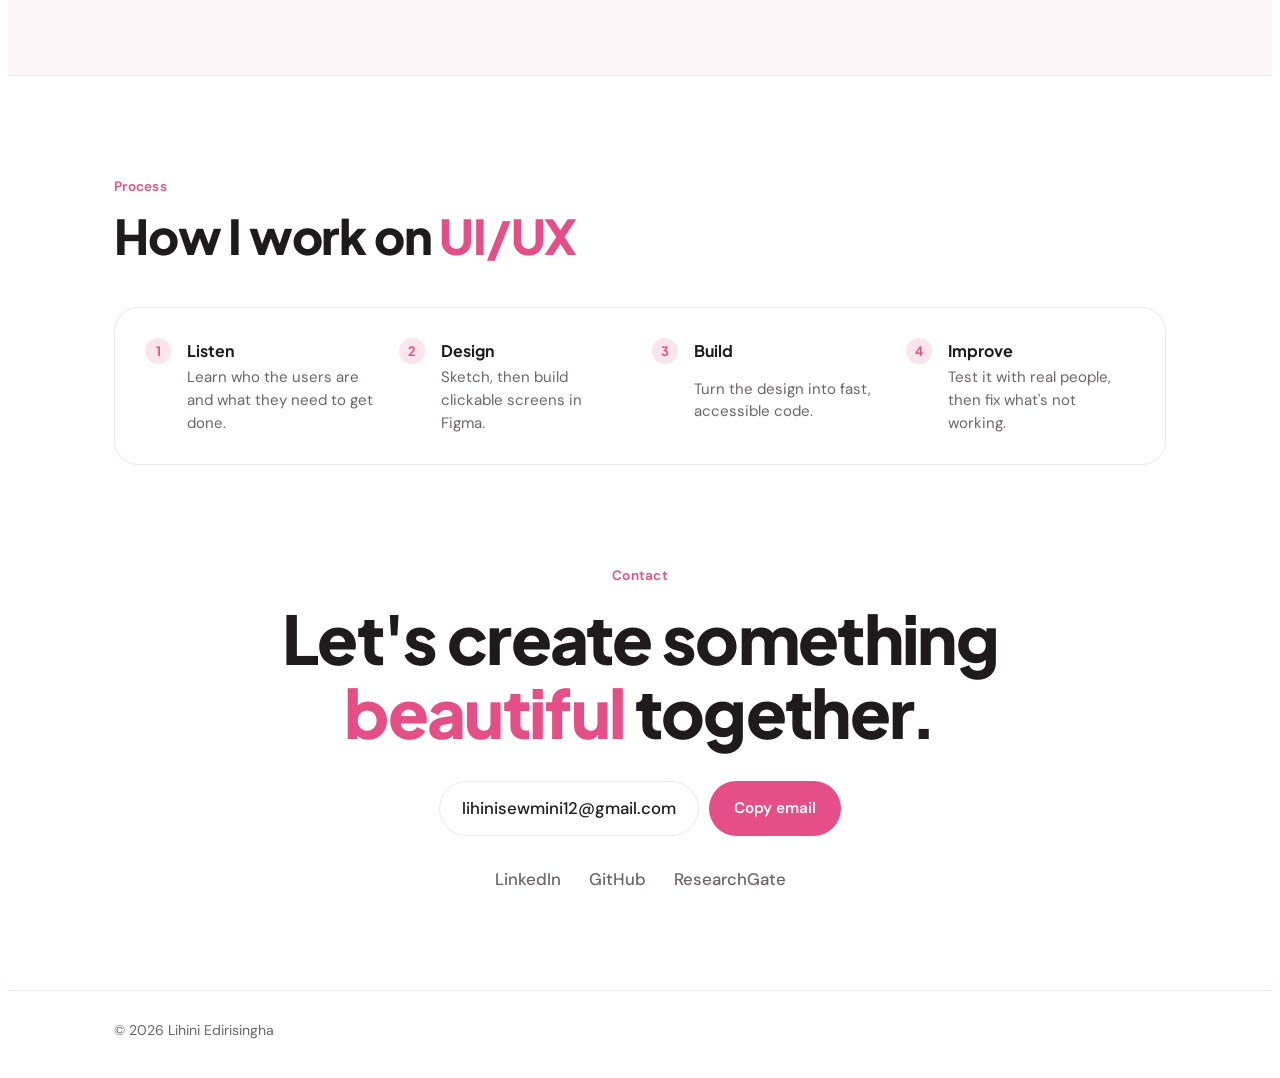
==== commit 9ef66f33: "Update project title from 'Quayside' to 'Bastion'" ====
--- a/index.html
+++ b/index.html
@@ -309,7 +309,7 @@
         </div>
         <div class="info">
           <div class="chips"><span class="chip">Marketing site</span><span class="chip">Email</span><span class="chip">Concept</span></div>
-          <h3>Quayside: a developer tool explained in one scroll</h3>
+          <h3>Bastion: a developer tool explained in one scroll</h3>
           <p>Website, sign-up flow, onboarding and launch email for a fictional API gateway. Fully clickable in Figma, with the home page live in code.</p>
           <div class="metrics">
             <div><b>3</b><span>flows prototyped</span></div>
